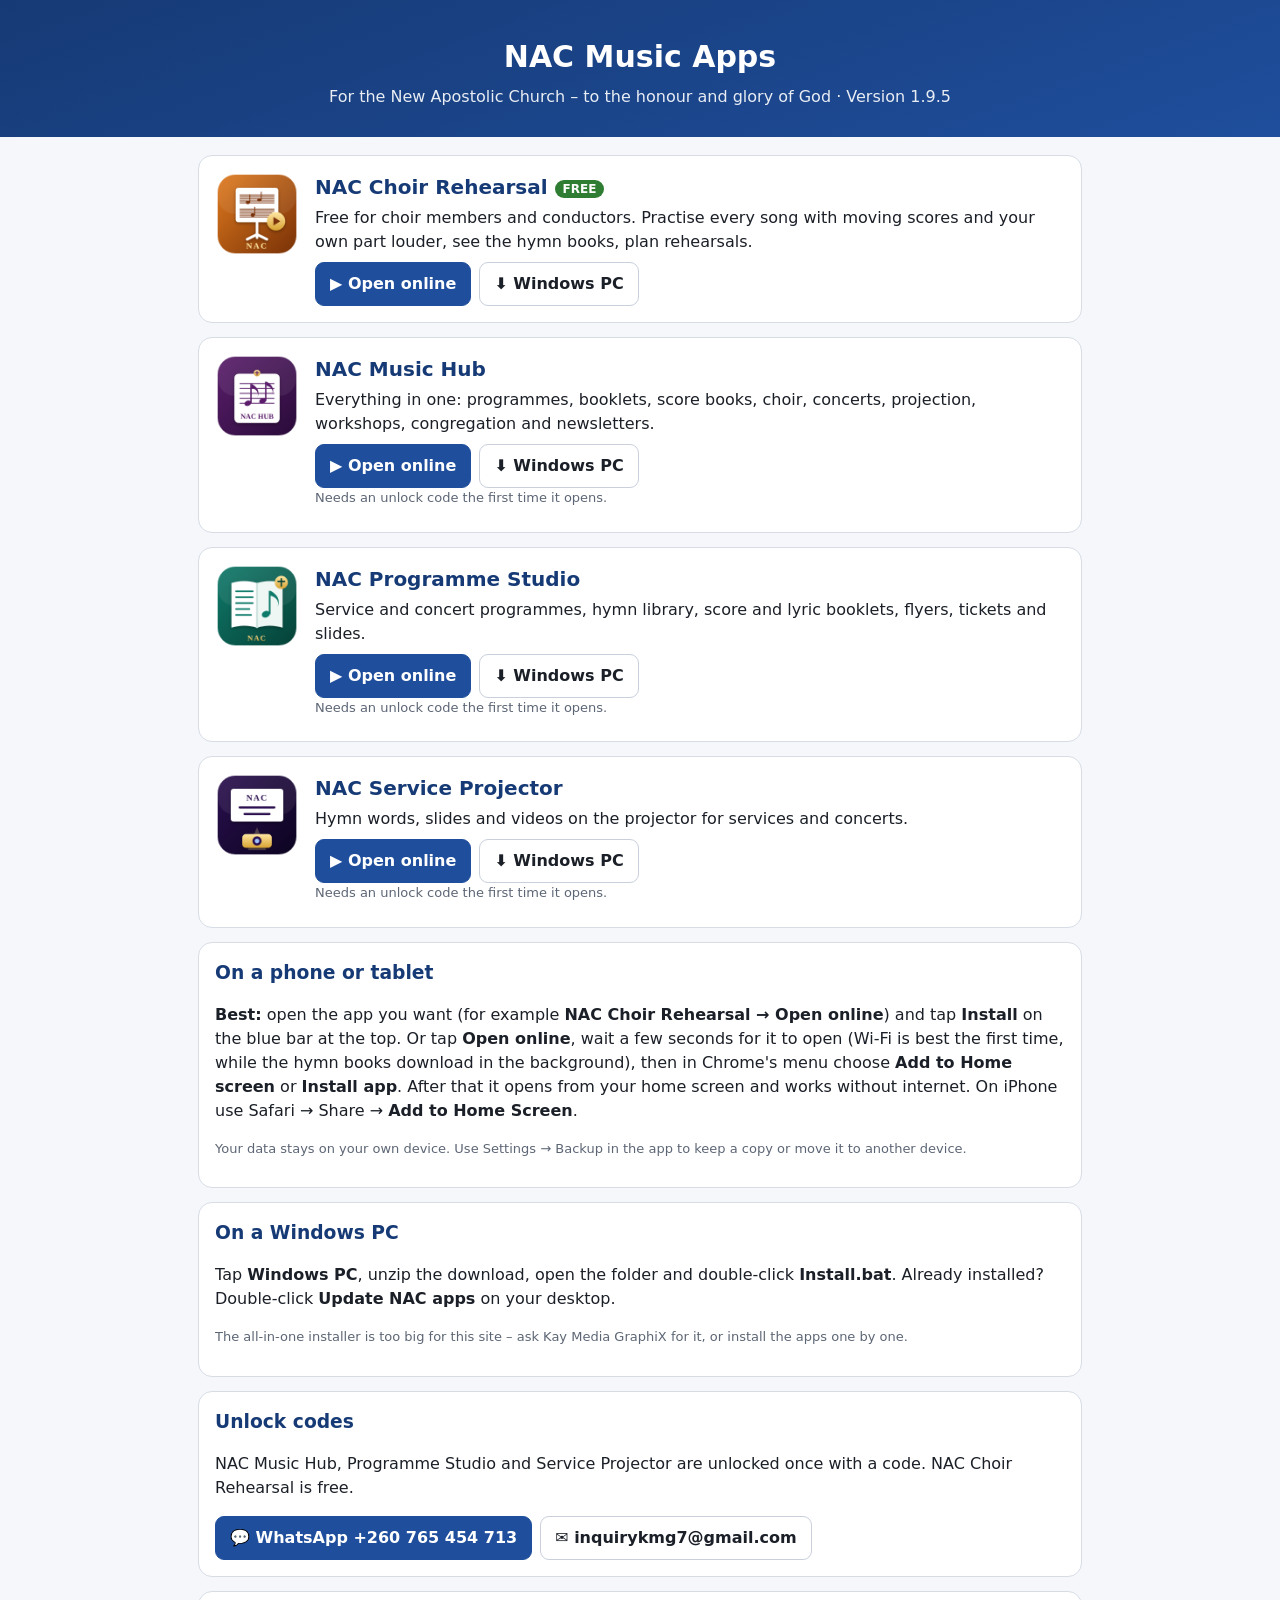
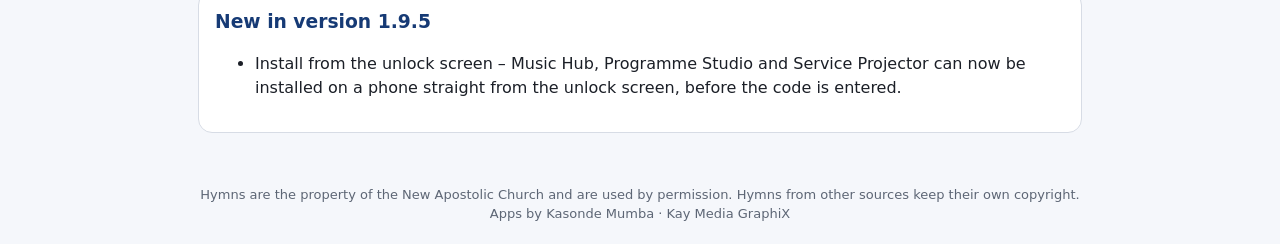
==== index.html @ 1738490e "Site v1.9.5" ====
<!DOCTYPE html><html lang="en"><head><meta charset="utf-8"><meta name="viewport" content="width=device-width,initial-scale=1">
<title>NAC Music Apps</title><meta name="description" content="Music apps for the New Apostolic Church: hymn programmes, booklets, choir practice with moving scores, projection.">
<link rel="icon" href="icons/hub_192.png"><meta name="theme-color" content="#163a75"><link rel="manifest" href="apps.webmanifest">
<script>var bip=null;addEventListener('beforeinstallprompt',function(e){e.preventDefault();bip=e;var b=document.getElementById('inst');if(b)b.style.display=''});if('serviceWorker' in navigator)navigator.serviceWorker.register('sw.js').catch(function(){});</script>
<style>*{box-sizing:border-box}body{margin:0;font:16px/1.5 system-ui,-apple-system,Segoe UI,Roboto,sans-serif;background:#f5f7fb;color:#1b1f27}
header{background:linear-gradient(160deg,#163a75,#1f4e9c);color:#fff;padding:34px 18px 28px;text-align:center}header h1{margin:0 0 6px;font-size:30px}header p{margin:0;opacity:.9}
main{max-width:920px;margin:0 auto;padding:18px}.app{display:flex;gap:16px;background:#fff;border:1px solid #d7dce5;border-radius:14px;padding:16px;margin-bottom:14px;align-items:flex-start}
.app img{width:84px;height:84px;border-radius:18px;flex:none}.app h2{margin:0 0 4px;font-size:20px;color:#163a75}.app p{margin:0 0 8px}.free{background:#2e7d32;color:#fff;font-size:12px;border-radius:20px;padding:2px 8px;vertical-align:middle}
.btns{display:flex;flex-wrap:wrap;gap:8px}.btn{display:inline-block;border:1px solid #c9d0dc;background:#fff;border-radius:9px;padding:9px 14px;font-weight:600;color:#1b1f27;text-decoration:none}.btn.p{background:#1f4e9c;border-color:#1f4e9c;color:#fff}
.card{background:#fff;border:1px solid #d7dce5;border-radius:14px;padding:16px;margin-bottom:14px}.small{font-size:13px;color:#5d6675}h3{margin:0 0 6px;color:#163a75}
footer{text-align:center;font-size:13px;color:#5d6675;padding:20px}@media(max-width:560px){.app{flex-direction:column}.app img{width:64px;height:64px}}</style></head><body>
<header><h1>NAC Music Apps</h1><p>For the New Apostolic Church – to the honour and glory of God · Version 1.9.5</p></header><main>
<div class="app"><img src="icons/rehearsal_192.png" alt=""><div class="b"><h2>NAC Choir Rehearsal <span class="free">FREE</span></h2><p>Free for choir members and conductors. Practise every song with moving scores and your own part louder, see the hymn books, plan rehearsals.</p>
  <div class="btns"><a class="btn p" href="NAC_Choir_Rehearsal.html">▶ Open online</a><a class="btn" href="downloads/NAC_Choir_Rehearsal_PC.zip">⬇ Windows PC</a></div>
  </div></div><div class="app"><img src="icons/hub_192.png" alt=""><div class="b"><h2>NAC Music Hub </h2><p>Everything in one: programmes, booklets, score books, choir, concerts, projection, workshops, congregation and newsletters.</p>
  <div class="btns"><a class="btn p" href="NAC_Music_Hub.html">▶ Open online</a><a class="btn" href="downloads/NAC_Music_Hub_PC.zip">⬇ Windows PC</a></div>
  <p class="small">Needs an unlock code the first time it opens.</p></div></div><div class="app"><img src="icons/studio_192.png" alt=""><div class="b"><h2>NAC Programme Studio </h2><p>Service and concert programmes, hymn library, score and lyric booklets, flyers, tickets and slides.</p>
  <div class="btns"><a class="btn p" href="NAC_Programme_Studio.html">▶ Open online</a><a class="btn" href="downloads/NAC_Programme_Studio_PC.zip">⬇ Windows PC</a></div>
  <p class="small">Needs an unlock code the first time it opens.</p></div></div><div class="app"><img src="icons/projector_192.png" alt=""><div class="b"><h2>NAC Service Projector </h2><p>Hymn words, slides and videos on the projector for services and concerts.</p>
  <div class="btns"><a class="btn p" href="NAC_Service_Projector.html">▶ Open online</a><a class="btn" href="downloads/NAC_Service_Projector_PC.zip">⬇ Windows PC</a></div>
  <p class="small">Needs an unlock code the first time it opens.</p></div></div>
<div class="card"><h3>On a phone or tablet</h3><p><button class="btn p" id="inst" style="display:none" onclick="bip&&bip.prompt()">📲 Install this page as an app</button></p><p><b>Best:</b> open the app you want (for example <b>NAC Choir Rehearsal → Open online</b>) and tap <b>Install</b> on the blue bar at the top. Or tap <b>Open online</b>, wait a few seconds for it to open (Wi-Fi is best the first time, while the hymn books download in the background), then in Chrome's menu choose <b>Add to Home screen</b> or <b>Install app</b>. After that it opens from your home screen and works without internet. On iPhone use Safari → Share → <b>Add to Home Screen</b>.</p>
<p class="small">Your data stays on your own device. Use Settings → Backup in the app to keep a copy or move it to another device.</p></div>
<div class="card" id="pc"><h3>On a Windows PC</h3><p>Tap <b>Windows PC</b>, unzip the download, open the folder and double-click <b>Install.bat</b>. Already installed? Double-click <b>Update NAC apps</b> on your desktop.</p>
<p class="small">The all-in-one installer is too big for this site – ask Kay Media GraphiX for it, or install the apps one by one.</p></div>
<div class="card"><h3>Unlock codes</h3><p>NAC Music Hub, Programme Studio and Service Projector are unlocked once with a code. NAC Choir Rehearsal is free.</p>
<div class="btns"><a class="btn p" href="https://wa.me/260765454713?text=Hello Kay Media GraphiX, I would like an unlock code for the NAC music apps.">💬 WhatsApp +260 765 454 713</a><a class="btn" href="mailto:inquirykmg7@gmail.com">✉ inquirykmg7@gmail.com</a></div></div>
<div class="card"><h3>New in version 1.9.5</h3><ul><li>Install from the unlock screen – Music Hub, Programme Studio and Service Projector can now be installed on a phone straight from the unlock screen, before the code is entered.</li></ul></div>
</main><footer>Hymns are the property of the New Apostolic Church and are used by permission. Hymns from other sources keep their own copyright.<br>Apps by Kasonde Mumba · Kay Media GraphiX</footer></body></html>
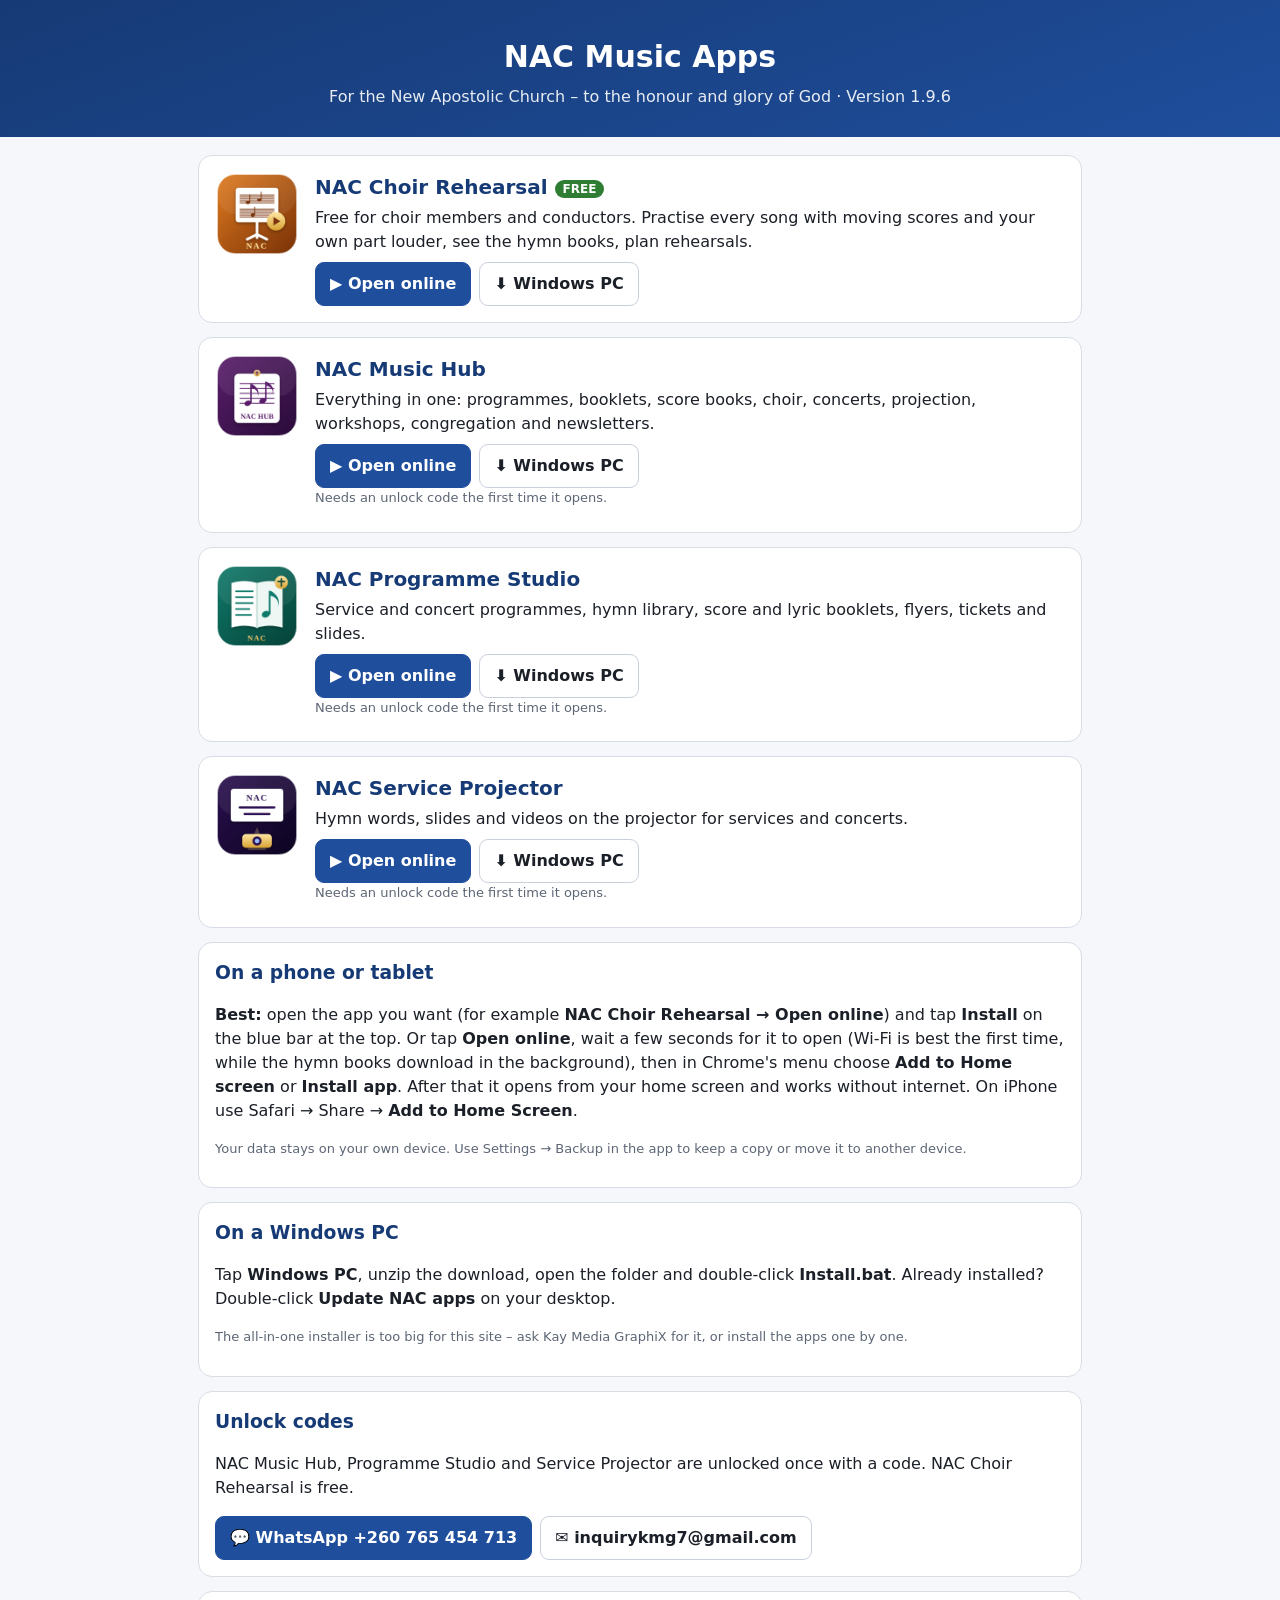
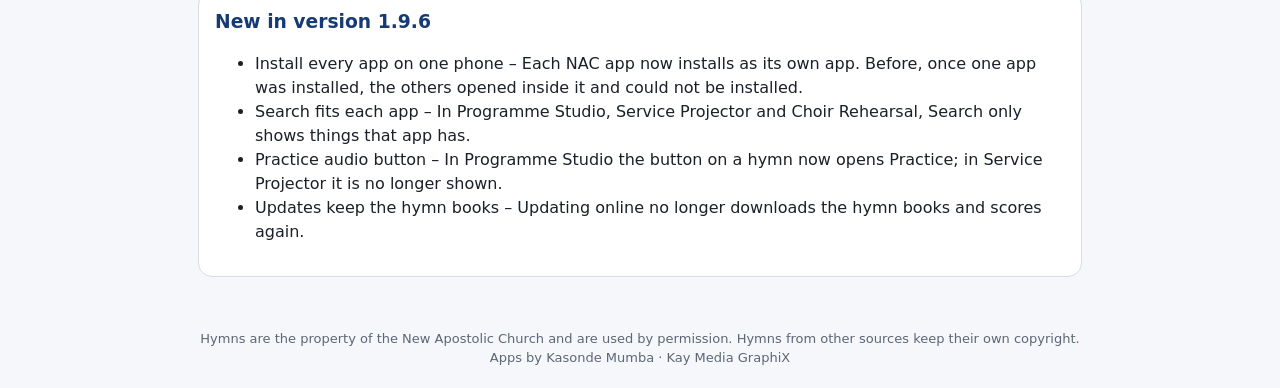
==== commit 9cbb6818: "Version 1.9.6 Apps, home page, version.json, sw.js cache name and the Windows downloads (folder name" ====
--- a/index.html
+++ b/index.html
@@ -1,7 +1,7 @@
 <!DOCTYPE html><html lang="en"><head><meta charset="utf-8"><meta name="viewport" content="width=device-width,initial-scale=1">
 <title>NAC Music Apps</title><meta name="description" content="Music apps for the New Apostolic Church: hymn programmes, booklets, choir practice with moving scores, projection.">
 <link rel="icon" href="icons/hub_192.png"><meta name="theme-color" content="#163a75"><link rel="manifest" href="apps.webmanifest">
-<script>var bip=null;addEventListener('beforeinstallprompt',function(e){e.preventDefault();bip=e;var b=document.getElementById('inst');if(b)b.style.display=''});if('serviceWorker' in navigator)navigator.serviceWorker.register('sw.js').catch(function(){});</script>
+<script>if(/\/$/.test(location.pathname))location.replace('index.html'+location.search+location.hash);var bip=null;addEventListener('beforeinstallprompt',function(e){e.preventDefault();bip=e;var b=document.getElementById('inst');if(b)b.style.display=''});if('serviceWorker' in navigator)navigator.serviceWorker.register('sw.js').catch(function(){});</script>
 <style>*{box-sizing:border-box}body{margin:0;font:16px/1.5 system-ui,-apple-system,Segoe UI,Roboto,sans-serif;background:#f5f7fb;color:#1b1f27}
 header{background:linear-gradient(160deg,#163a75,#1f4e9c);color:#fff;padding:34px 18px 28px;text-align:center}header h1{margin:0 0 6px;font-size:30px}header p{margin:0;opacity:.9}
 main{max-width:920px;margin:0 auto;padding:18px}.app{display:flex;gap:16px;background:#fff;border:1px solid #d7dce5;border-radius:14px;padding:16px;margin-bottom:14px;align-items:flex-start}
@@ -9,7 +9,7 @@
 .btns{display:flex;flex-wrap:wrap;gap:8px}.btn{display:inline-block;border:1px solid #c9d0dc;background:#fff;border-radius:9px;padding:9px 14px;font-weight:600;color:#1b1f27;text-decoration:none}.btn.p{background:#1f4e9c;border-color:#1f4e9c;color:#fff}
 .card{background:#fff;border:1px solid #d7dce5;border-radius:14px;padding:16px;margin-bottom:14px}.small{font-size:13px;color:#5d6675}h3{margin:0 0 6px;color:#163a75}
 footer{text-align:center;font-size:13px;color:#5d6675;padding:20px}@media(max-width:560px){.app{flex-direction:column}.app img{width:64px;height:64px}}</style></head><body>
-<header><h1>NAC Music Apps</h1><p>For the New Apostolic Church – to the honour and glory of God · Version 1.9.5</p></header><main>
+<header><h1>NAC Music Apps</h1><p>For the New Apostolic Church – to the honour and glory of God · Version 1.9.6</p></header><main>
 <div class="app"><img src="icons/rehearsal_192.png" alt=""><div class="b"><h2>NAC Choir Rehearsal <span class="free">FREE</span></h2><p>Free for choir members and conductors. Practise every song with moving scores and your own part louder, see the hymn books, plan rehearsals.</p>
   <div class="btns"><a class="btn p" href="NAC_Choir_Rehearsal.html">▶ Open online</a><a class="btn" href="downloads/NAC_Choir_Rehearsal_PC.zip">⬇ Windows PC</a></div>
   </div></div><div class="app"><img src="icons/hub_192.png" alt=""><div class="b"><h2>NAC Music Hub </h2><p>Everything in one: programmes, booklets, score books, choir, concerts, projection, workshops, congregation and newsletters.</p>
@@ -25,5 +25,5 @@
 <p class="small">The all-in-one installer is too big for this site – ask Kay Media GraphiX for it, or install the apps one by one.</p></div>
 <div class="card"><h3>Unlock codes</h3><p>NAC Music Hub, Programme Studio and Service Projector are unlocked once with a code. NAC Choir Rehearsal is free.</p>
 <div class="btns"><a class="btn p" href="https://wa.me/260765454713?text=Hello Kay Media GraphiX, I would like an unlock code for the NAC music apps.">💬 WhatsApp +260 765 454 713</a><a class="btn" href="mailto:inquirykmg7@gmail.com">✉ inquirykmg7@gmail.com</a></div></div>
-<div class="card"><h3>New in version 1.9.5</h3><ul><li>Install from the unlock screen – Music Hub, Programme Studio and Service Projector can now be installed on a phone straight from the unlock screen, before the code is entered.</li></ul></div>
+<div class="card"><h3>New in version 1.9.6</h3><ul><li>Install every app on one phone – Each NAC app now installs as its own app. Before, once one app was installed, the others opened inside it and could not be installed.</li><li>Search fits each app – In Programme Studio, Service Projector and Choir Rehearsal, Search only shows things that app has.</li><li>Practice audio button – In Programme Studio the button on a hymn now opens Practice; in Service Projector it is no longer shown.</li><li>Updates keep the hymn books – Updating online no longer downloads the hymn books and scores again.</li></ul></div>
 </main><footer>Hymns are the property of the New Apostolic Church and are used by permission. Hymns from other sources keep their own copyright.<br>Apps by Kasonde Mumba · Kay Media GraphiX</footer></body></html>
